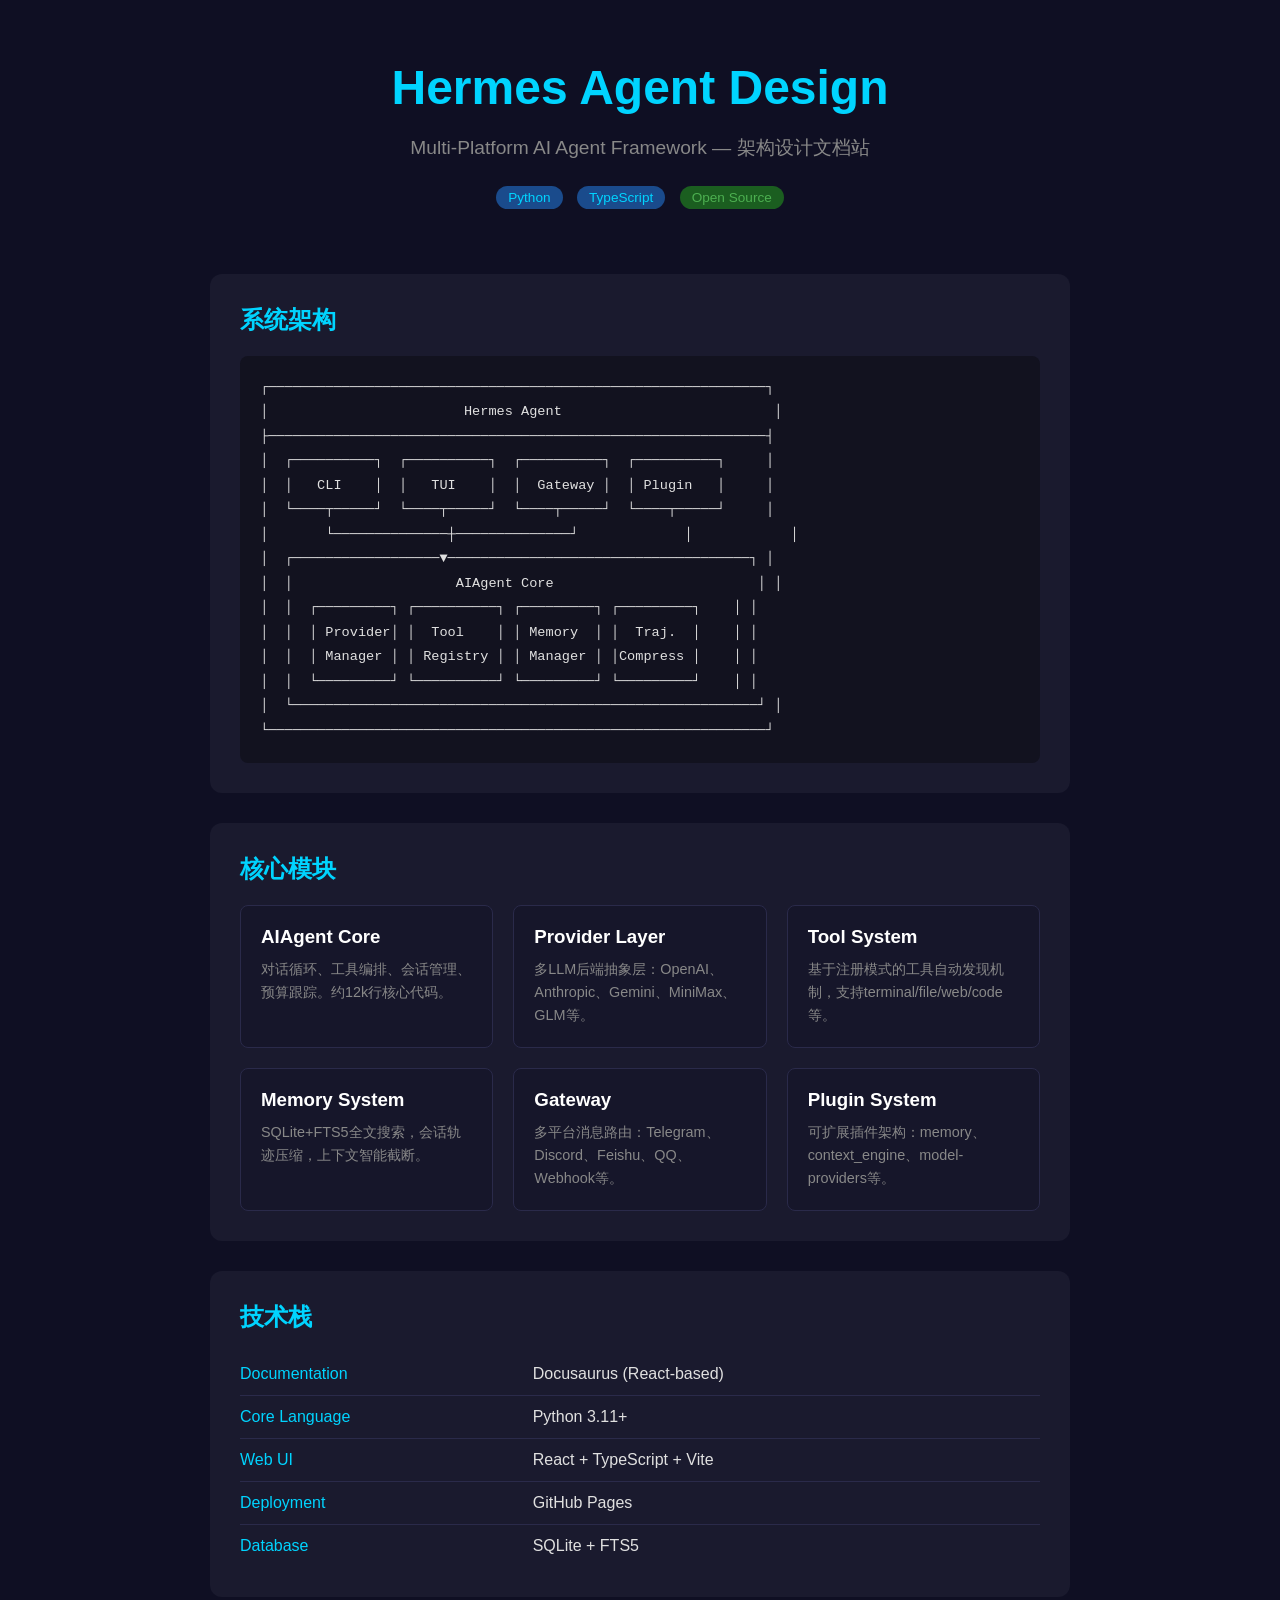
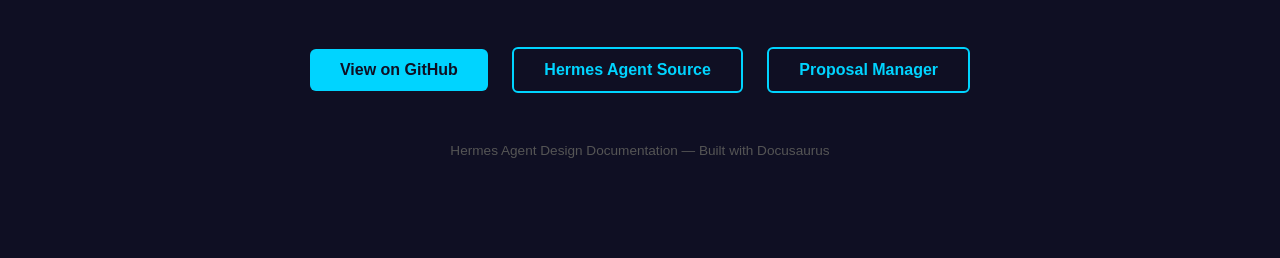
==== index.html @ 644590ad "Add index.html for GitHub Pages" ====
<!DOCTYPE html>
<html lang="zh-CN">
<head>
    <meta charset="UTF-8">
    <meta name="viewport" content="width=device-width, initial-scale=1.0">
    <title>Hermes Agent Design</title>
    <style>
        * { margin: 0; padding: 0; box-sizing: border-box; }
        body { font-family: -apple-system, BlinkMacSystemFont, 'Segoe UI', Roboto, sans-serif; background: #0f0f23; color: #e0e0e0; min-height: 100vh; }
        .container { max-width: 900px; margin: 0 auto; padding: 60px 20px; }
        .hero { text-align: center; margin-bottom: 60px; }
        .hero h1 { font-size: 3em; color: #00d4ff; margin-bottom: 20px; }
        .hero p { font-size: 1.2em; color: #888; max-width: 600px; margin: 0 auto; }
        .badge { display: inline-block; padding: 4px 12px; border-radius: 20px; font-size: 0.85em; margin: 5px; }
        .badge-blue { background: #1a4b8c; color: #00d4ff; }
        .badge-green { background: #1b5e20; color: #4caf50; }
        .section { background: #1a1a2e; border-radius: 12px; padding: 30px; margin-bottom: 30px; }
        .section h2 { color: #00d4ff; margin-bottom: 20px; font-size: 1.5em; }
        .grid { display: grid; grid-template-columns: repeat(auto-fit, minmax(250px, 1fr)); gap: 20px; }
        .card { background: #16162a; border-radius: 8px; padding: 20px; border: 1px solid #2a2a4a; }
        .card h3 { color: #fff; margin-bottom: 10px; }
        .card p { color: #888; font-size: 0.9em; line-height: 1.6; }
        .links { text-align: center; margin-top: 40px; }
        .links a { display: inline-block; padding: 12px 30px; background: #00d4ff; color: #0f0f23; text-decoration: none; border-radius: 6px; font-weight: bold; margin: 10px; }
        .links a.secondary { background: transparent; border: 2px solid #00d4ff; color: #00d4ff; }
        .architecture { background: #12121f; padding: 20px; border-radius: 8px; font-family: 'Courier New', monospace; font-size: 0.85em; line-height: 1.8; overflow-x: auto; white-space: pre; }
        .footer { text-align: center; padding: 40px 0; color: #555; font-size: 0.85em; }
    </style>
</head>
<body>
    <div class="container">
        <div class="hero">
            <h1>Hermes Agent Design</h1>
            <p>Multi-Platform AI Agent Framework — 架构设计文档站</p>
            <div style="margin-top: 20px;">
                <span class="badge badge-blue">Python</span>
                <span class="badge badge-blue">TypeScript</span>
                <span class="badge badge-green">Open Source</span>
            </div>
        </div>

        <div class="section">
            <h2>系统架构</h2>
            <div class="architecture">┌─────────────────────────────────────────────────────────────┐
│                        Hermes Agent                          │
├─────────────────────────────────────────────────────────────┤
│  ┌──────────┐  ┌──────────┐  ┌──────────┐  ┌──────────┐     │
│  │   CLI    │  │   TUI    │  │  Gateway │  │ Plugin   │     │
│  └────┬─────┘  └────┬─────┘  └────┬─────┘  └────┬─────┘     │
│       └──────────────┼──────────────┘             │            │
│  ┌──────────────────▼─────────────────────────────────────┐ │
│  │                    AIAgent Core                         │ │
│  │  ┌─────────┐ ┌──────────┐ ┌─────────┐ ┌─────────┐    │ │
│  │  │ Provider│ │  Tool    │ │ Memory  │ │  Traj.  │    │ │
│  │  │ Manager │ │ Registry │ │ Manager │ │Compress │    │ │
│  │  └─────────┘ └──────────┘ └─────────┘ └─────────┘    │ │
│  └─────────────────────────────────────────────────────────┘ │
└─────────────────────────────────────────────────────────────┘</div>
        </div>

        <div class="section">
            <h2>核心模块</h2>
            <div class="grid">
                <div class="card">
                    <h3>AIAgent Core</h3>
                    <p>对话循环、工具编排、会话管理、预算跟踪。约12k行核心代码。</p>
                </div>
                <div class="card">
                    <h3>Provider Layer</h3>
                    <p>多LLM后端抽象层：OpenAI、Anthropic、Gemini、MiniMax、GLM等。</p>
                </div>
                <div class="card">
                    <h3>Tool System</h3>
                    <p>基于注册模式的工具自动发现机制，支持terminal/file/web/code等。</p>
                </div>
                <div class="card">
                    <h3>Memory System</h3>
                    <p>SQLite+FTS5全文搜索，会话轨迹压缩，上下文智能截断。</p>
                </div>
                <div class="card">
                    <h3>Gateway</h3>
                    <p>多平台消息路由：Telegram、Discord、Feishu、QQ、Webhook等。</p>
                </div>
                <div class="card">
                    <h3>Plugin System</h3>
                    <p>可扩展插件架构：memory、context_engine、model-providers等。</p>
                </div>
            </div>
        </div>

        <div class="section">
            <h2>技术栈</h2>
            <table style="width:100%; border-collapse: collapse;">
                <tr style="border-bottom: 1px solid #2a2a4a;">
                    <td style="padding: 12px 0; color: #00d4ff;">Documentation</td>
                    <td style="padding: 12px 0;">Docusaurus (React-based)</td>
                </tr>
                <tr style="border-bottom: 1px solid #2a2a4a;">
                    <td style="padding: 12px 0; color: #00d4ff;">Core Language</td>
                    <td style="padding: 12px 0;">Python 3.11+</td>
                </tr>
                <tr style="border-bottom: 1px solid #2a2a4a;">
                    <td style="padding: 12px 0; color: #00d4ff;">Web UI</td>
                    <td style="padding: 12px 0;">React + TypeScript + Vite</td>
                </tr>
                <tr style="border-bottom: 1px solid #2a2a4a;">
                    <td style="padding: 12px 0; color: #00d4ff;">Deployment</td>
                    <td style="padding: 12px 0;">GitHub Pages</td>
                </tr>
                <tr>
                    <td style="padding: 12px 0; color: #00d4ff;">Database</td>
                    <td style="padding: 12px 0;">SQLite + FTS5</td>
                </tr>
            </table>
        </div>

        <div class="links">
            <a href="https://github.com/YeLuo45/hermes-agent-design">View on GitHub</a>
            <a href="https://github.com/YeLuo45/hermes-agent" class="secondary">Hermes Agent Source</a>
            <a href="https://yeluo45.github.io/prj-proposals-manager/" class="secondary">Proposal Manager</a>
        </div>

        <div class="footer">
            Hermes Agent Design Documentation — Built with Docusaurus
        </div>
    </div>
</body>
</html>
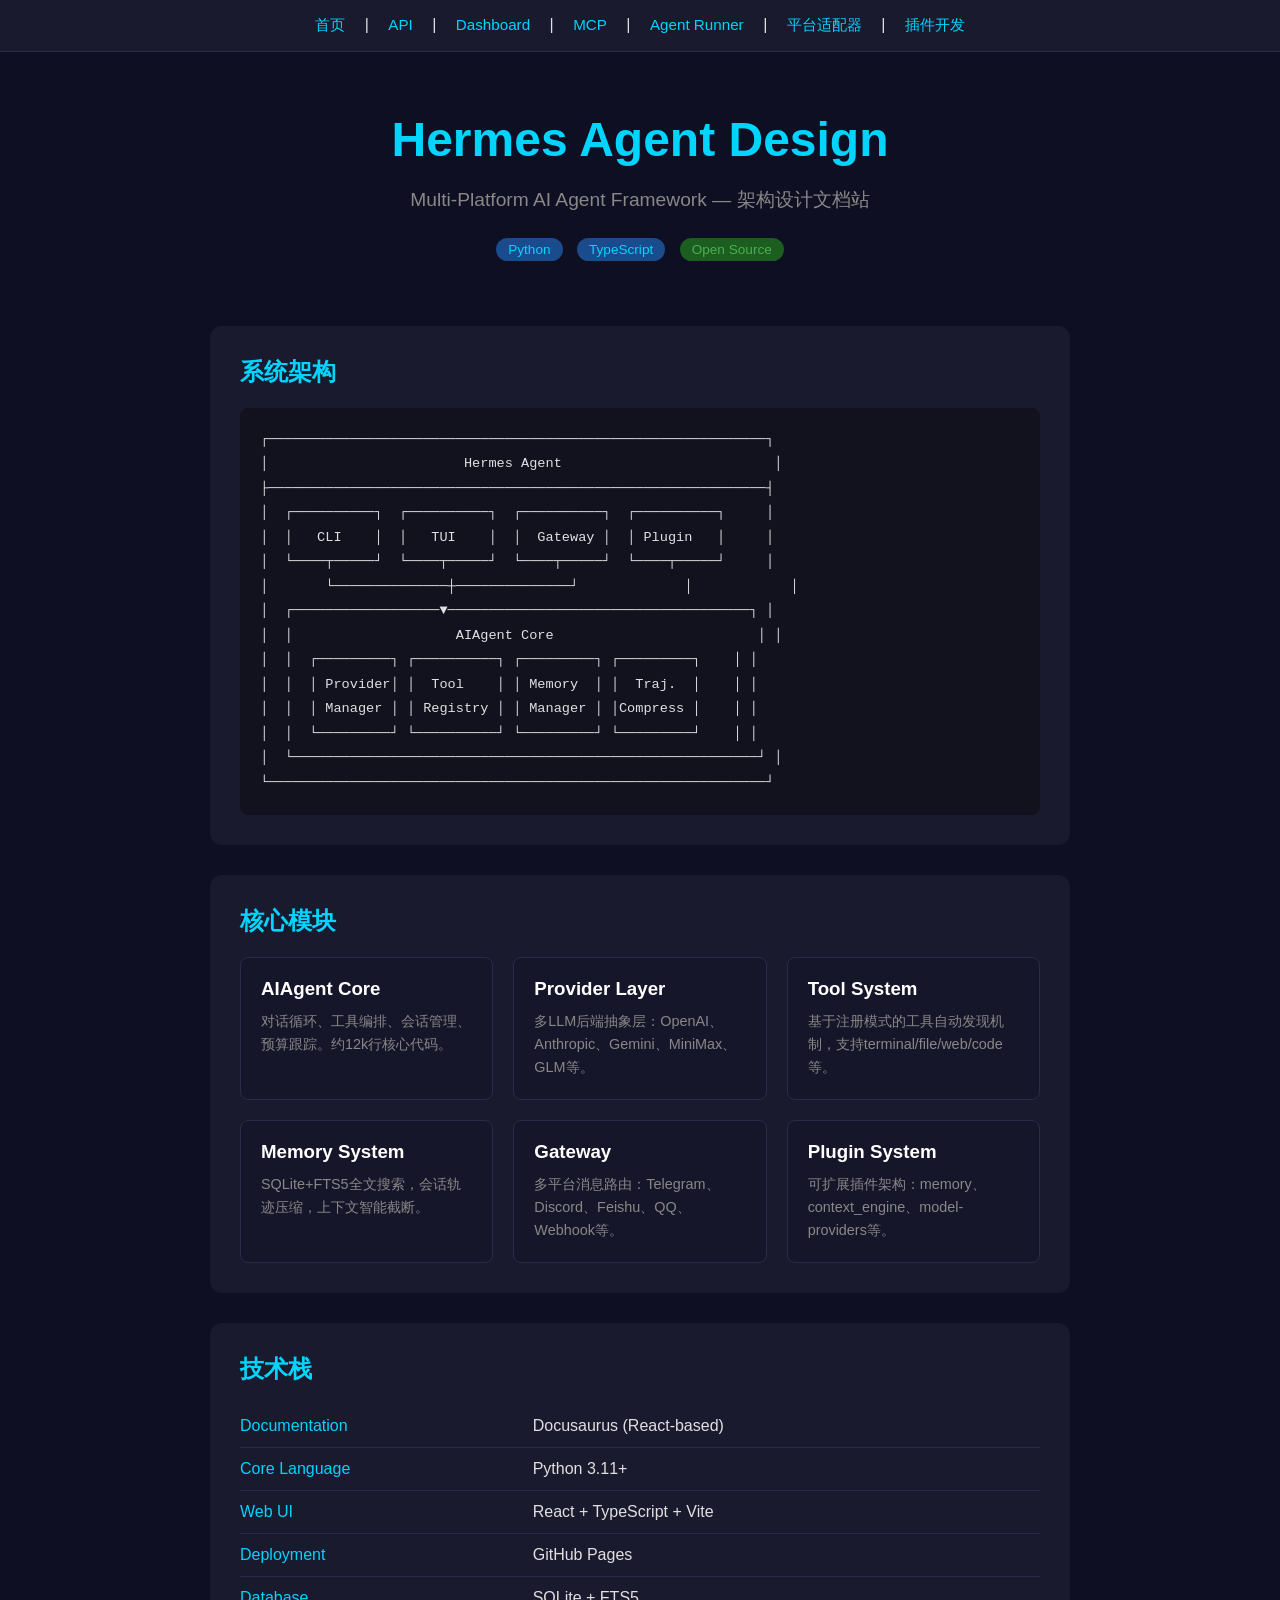
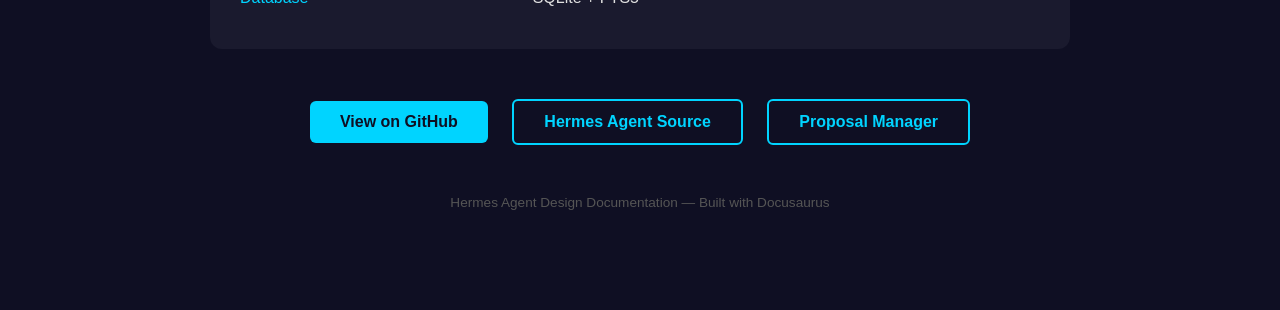
==== commit a3e3cdad: "docs: add 6 documentation pages" ====
--- a/index.html
+++ b/index.html
@@ -25,9 +25,22 @@
         .links a.secondary { background: transparent; border: 2px solid #00d4ff; color: #00d4ff; }
         .architecture { background: #12121f; padding: 20px; border-radius: 8px; font-family: 'Courier New', monospace; font-size: 0.85em; line-height: 1.8; overflow-x: auto; white-space: pre; }
         .footer { text-align: center; padding: 40px 0; color: #555; font-size: 0.85em; }
+        .nav { background: #1a1a2e; padding: 15px 20px; text-align: center; border-bottom: 1px solid #2a2a4a; }
+        .nav a { color: #00d4ff; text-decoration: none; margin: 0 15px; font-size: 0.95em; }
+        .nav a:hover { text-decoration: underline; }
+        .nav a.active { color: #fff; font-weight: bold; }
     </style>
 </head>
 <body>
+    <div class="nav">
+        <a href="index.html">首页</a> |
+        <a href="api.html">API</a> |
+        <a href="dashboard.html">Dashboard</a> |
+        <a href="mcp.html">MCP</a> |
+        <a href="agent-runner.html">Agent Runner</a> |
+        <a href="platform-adapter.html">平台适配器</a> |
+        <a href="plugin-development.html">插件开发</a>
+    </div>
     <div class="container">
         <div class="hero">
             <h1>Hermes Agent Design</h1>
